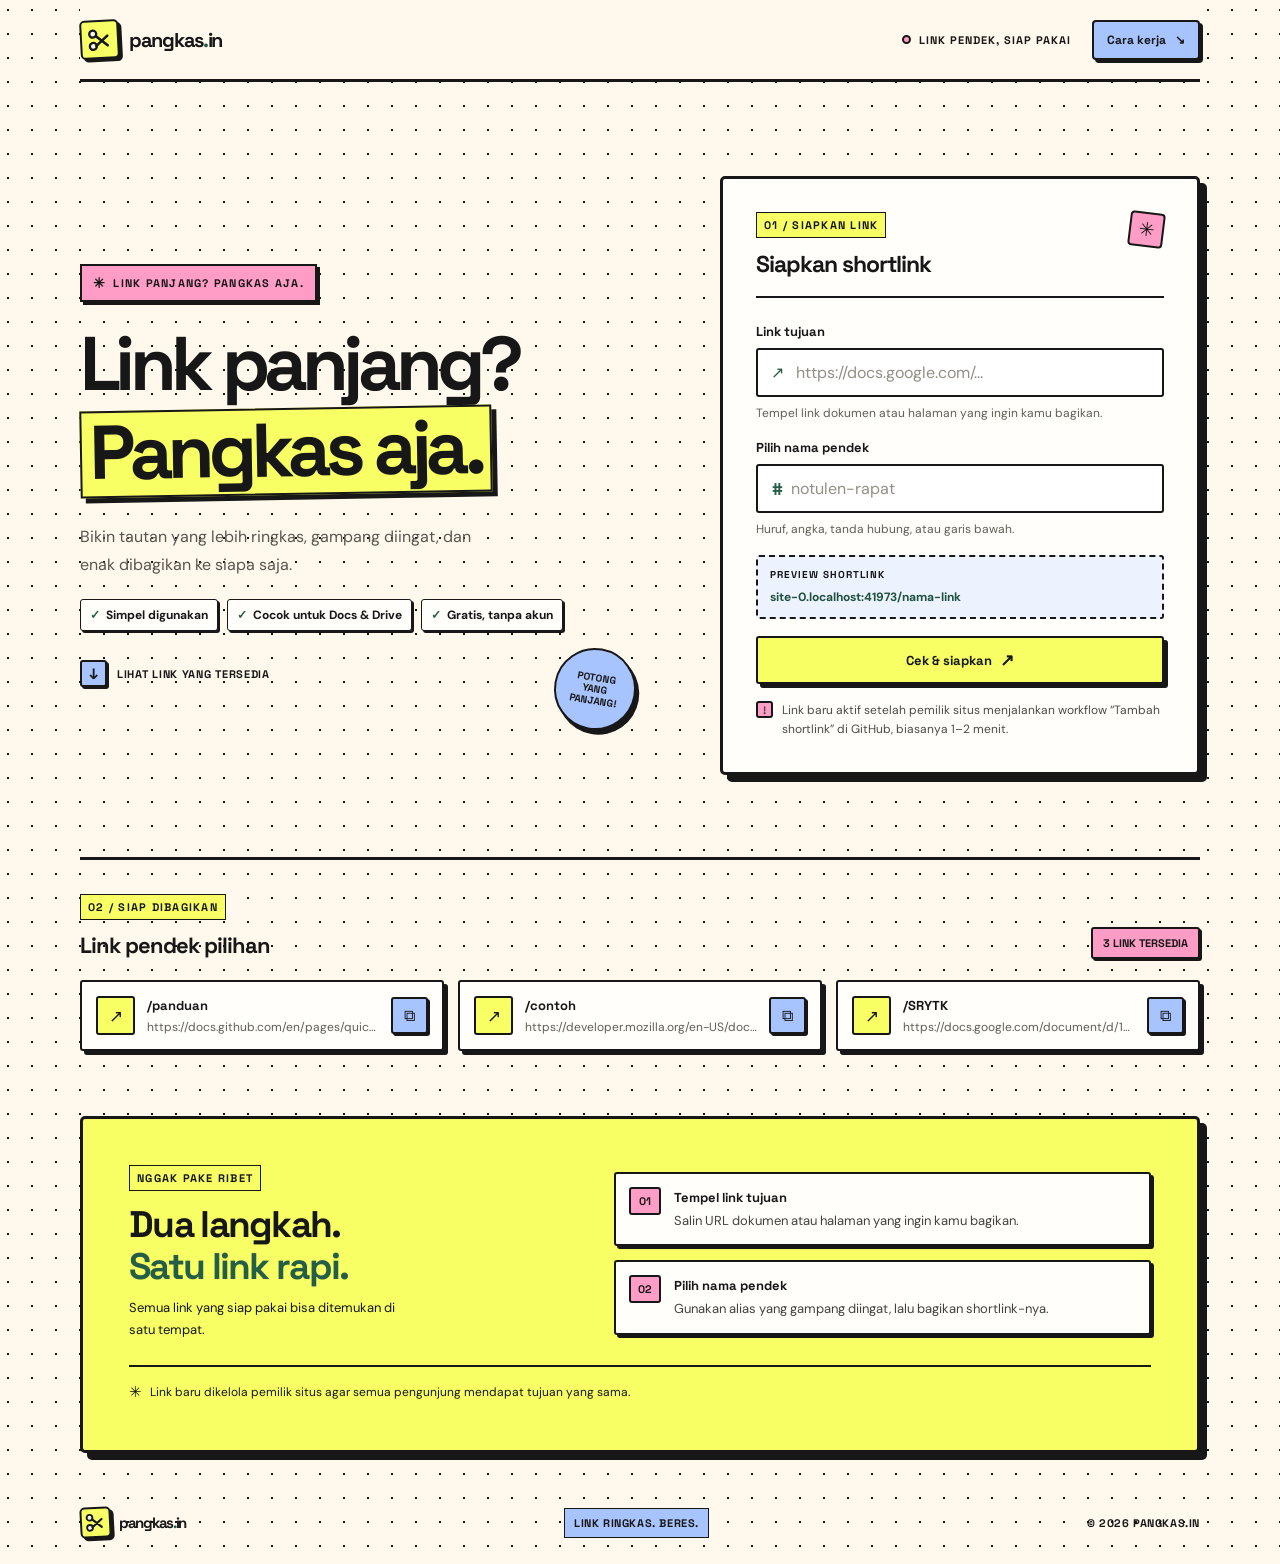
==== index.html @ 6fea1cb8 "Poles tampilan: font sendiri, CSS terbaca, teks lebih besar - Host DM Sans dan Space Grotesk sendiri" ====
<!doctype html>
<html lang="id">
<head>
  <meta charset="utf-8">
  <meta name="viewport" content="width=device-width, initial-scale=1">
  <meta name="theme-color" content="#fff9ed">
  <meta name="description" content="Pangkas.in membantu kamu membagikan tautan panjang dengan lebih ringkas.">
  <title>Pangkas.in — Link panjang? Pangkas aja.</title>
  <link rel="preload" href="./fonts/dm-sans-latin-wght-normal.woff2" as="font" type="font/woff2" crossorigin>
  <link rel="preload" href="./fonts/space-grotesk-latin-wght-normal.woff2" as="font" type="font/woff2" crossorigin>
  <link rel="stylesheet" href="./styles.css">
  <script src="./app.js" defer></script>
</head>
<body>
  <header class="site-header">
    <a class="brand" href="./" aria-label="Pangkas.in beranda">
      <span class="brand-mark" aria-hidden="true">
        <svg viewBox="0 0 32 32" role="img" aria-label="">
          <circle cx="8" cy="9" r="4" fill="#fff9ed" stroke="currentColor" stroke-width="2.6"/>
          <circle cx="8" cy="23" r="4" fill="#fff9ed" stroke="currentColor" stroke-width="2.6"/>
          <path d="m11.5 11.5 13 11m-13 0 13-11" fill="none" stroke="currentColor" stroke-linecap="round" stroke-width="3"/>
        </svg>
      </span>
      <span class="brand-word">pangkas<span class="brand-dot">.</span>in</span>
    </a>
    <nav class="header-nav" aria-label="Navigasi utama">
      <span class="availability"><span class="availability-dot"></span> LINK PENDEK, SIAP PAKAI</span>
      <a class="header-link" href="#cara-kerja">Cara kerja <span aria-hidden="true">↘</span></a>
    </nav>
  </header>

  <main>
    <section class="hero" aria-labelledby="hero-title">
      <div class="hero-copy">
        <div class="eyebrow"><span class="eyebrow-star" aria-hidden="true">✳</span> LINK PANJANG? PANGKAS AJA.</div>
        <h1 id="hero-title">Link panjang?<br><span>Pangkas aja.</span></h1>
        <p class="hero-description">Bikin tautan yang lebih ringkas, gampang diingat, dan enak dibagikan ke siapa saja.</p>
        <div class="hero-benefits" aria-label="Keunggulan Pangkas.in">
          <span><b aria-hidden="true">✓</b> Simpel digunakan</span>
          <span><b aria-hidden="true">✓</b> Cocok untuk Docs &amp; Drive</span>
          <span><b aria-hidden="true">✓</b> Gratis, tanpa akun</span>
        </div>
        <a class="hero-scroll" href="#link-pilihan"><span class="scroll-icon" aria-hidden="true">↓</span> LIHAT LINK YANG TERSEDIA</a>
        <span class="hero-sticker" aria-hidden="true">POTONG<br>YANG<br>PANJANG!</span>
      </div>

      <section class="form-card" aria-labelledby="form-title">
        <div class="card-heading">
          <div><span class="card-kicker">01 / SIAPKAN LINK</span><h2 id="form-title">Siapkan shortlink</h2></div>
          <span class="card-spark" aria-hidden="true">✳</span>
        </div>
        <form id="shortlink-form" novalidate>
          <label for="destination">Link tujuan</label>
          <div class="input-wrap">
            <span class="input-icon" aria-hidden="true">↗</span>
            <input id="destination" name="destination" type="url" placeholder="https://docs.google.com/..." autocomplete="url" required>
          </div>
          <p class="field-hint">Tempel link dokumen atau halaman yang ingin kamu bagikan.</p>

          <label for="alias">Pilih nama pendek</label>
          <div class="alias-wrap">
            <span class="alias-hash" aria-hidden="true">#</span>
            <input id="alias" name="alias" type="text" placeholder="notulen-rapat" autocomplete="off" maxlength="48" required aria-describedby="alias-help">
          </div>
          <p class="field-hint" id="alias-help">Huruf, angka, tanda hubung, atau garis bawah.</p>

          <div class="preview-box">
            <span class="preview-label">PREVIEW SHORTLINK</span>
            <code id="alias-preview" aria-live="polite"></code>
          </div>
          <button class="primary-button" type="submit">Cek &amp; siapkan <span aria-hidden="true">↗</span></button>
          <div id="form-message" class="form-message" role="status" aria-live="polite" hidden></div>
        </form>
        <div class="static-note"><span class="note-icon" aria-hidden="true">!</span><span>Link baru aktif setelah pemilik situs menjalankan workflow “Tambah shortlink” di GitHub, biasanya 1–2 menit.</span></div>
      </section>
    </section>

    <section class="links-section" id="link-pilihan" aria-labelledby="links-title">
      <div class="section-heading">
        <div><span class="card-kicker">02 / SIAP DIBAGIKAN</span><h2 id="links-title">Link pendek pilihan</h2></div>
        <span id="link-count" class="link-count"></span>
      </div>
      <div id="links-list" class="links-list" aria-live="polite"></div>
      <div id="links-empty" class="empty-state" hidden>Belum ada shortlink. Pemilik situs bisa menambahkan link lewat workflow <code>Tambah shortlink</code> di GitHub.</div>
    </section>

    <section class="how-section" id="cara-kerja" aria-labelledby="how-title">
      <div class="how-title">
        <span class="card-kicker">NGGAK PAKE RIBET</span>
        <h2 id="how-title">Dua langkah.<br><span>Satu link rapi.</span></h2>
        <p>Semua link yang siap pakai bisa ditemukan di satu tempat.</p>
      </div>
      <div class="steps">
        <article class="step">
          <span class="step-number">01</span>
          <div><h3>Tempel link tujuan</h3><p>Salin URL dokumen atau halaman yang ingin kamu bagikan.</p></div>
        </article>
        <article class="step">
          <span class="step-number">02</span>
          <div><h3>Pilih nama pendek</h3><p>Gunakan alias yang gampang diingat, lalu bagikan shortlink-nya.</p></div>
        </article>
      </div>
      <p class="how-footnote"><span aria-hidden="true">✳</span> Link baru dikelola pemilik situs agar semua pengunjung mendapat tujuan yang sama.</p>
    </section>
  </main>

  <footer>
    <a class="brand footer-brand" href="./" aria-label="Pangkas.in beranda">
      <span class="brand-mark" aria-hidden="true">
        <svg viewBox="0 0 32 32" role="img" aria-label=""><circle cx="8" cy="9" r="4" fill="#fff9ed" stroke="currentColor" stroke-width="2.6"/><circle cx="8" cy="23" r="4" fill="#fff9ed" stroke="currentColor" stroke-width="2.6"/><path d="m11.5 11.5 13 11m-13 0 13-11" fill="none" stroke="currentColor" stroke-linecap="round" stroke-width="3"/></svg>
      </span>
      <span class="brand-word">pangkas<span class="brand-dot">.</span>in</span>
    </a>
    <span class="footer-tagline">LINK RINGKAS. BERES.</span>
    <span class="footer-copyright">© 2026 PANGKAS.IN</span>
  </footer>
</body>
</html>
---- styles.css ----
@font-face {
  font-family: "DM Sans";
  font-style: normal;
  font-weight: 100 1000;
  font-display: swap;
  src: url("fonts/dm-sans-latin-wght-normal.woff2") format("woff2");
  unicode-range: U+0000-00FF,U+0131,U+0152-0153,U+02BB-02BC,U+02C6,U+02DA,U+02DC,U+0304,U+0308,U+0329,U+2000-206F,U+20AC,U+2122,U+2191,U+2193,U+2212,U+2215,U+FEFF,U+FFFD;
}

@font-face {
  font-family: "Space Grotesk";
  font-style: normal;
  font-weight: 300 700;
  font-display: swap;
  src: url("fonts/space-grotesk-latin-wght-normal.woff2") format("woff2");
  unicode-range: U+0000-00FF,U+0131,U+0152-0153,U+02BB-02BC,U+02C6,U+02DA,U+02DC,U+0304,U+0308,U+0329,U+2000-206F,U+20AC,U+2122,U+2191,U+2193,U+2212,U+2215,U+FEFF,U+FFFD;
}

:root {
  color-scheme: light;
  --ink: #171717;
  --paper: #fff9ed;
  --white: #fffefa;
  --muted: #58554f;
  --line: #171717;
  --yellow: #f7ff64;
  --pink: #ff9dc7;
  --blue: #a8c4ff;
  --green: #255d46;
  --body: "DM Sans",sans-serif;
  --display: "Space Grotesk",sans-serif;
  --shadow: 7px 7px 0 var(--ink);
}

* {
  box-sizing: border-box;
}

html {
  scroll-behavior: smooth;
  scroll-padding-top: 90px;
}

body {
  margin: 0;
  min-width: 320px;
  background-color: var(--paper);
  background-image: radial-gradient(#171717 1px,transparent 1.4px);
  background-position: 20px 22px;
  background-size: 24px 24px;
  color: var(--ink);
  font-family: var(--body);
  -webkit-font-smoothing: antialiased;
}

.site-header,
main,
footer {
  width: min(1120px,calc(100% - 64px));
  margin-inline: auto;
}

.site-header {
  min-height: 82px;
  display: flex;
  align-items: center;
  justify-content: space-between;
  gap: 24px;
  border-bottom: 3px solid var(--ink);
  background: var(--paper);
}

.brand {
  display: inline-flex;
  align-items: center;
  gap: 10px;
  flex: none;
  color: var(--ink);
  text-decoration: none;
}

.brand-mark {
  display: grid;
  place-items: center;
  width: 39px;
  height: 39px;
  border: 2.5px solid var(--ink);
  border-radius: 5px;
  background: var(--yellow);
  box-shadow: 3px 3px 0 var(--ink);
  transform: rotate(-3deg);
}

.brand-mark svg {
  width: 28px;
  height: 28px;
  color: var(--ink);
}

.brand-word {
  font: 700 20px/.9 var(--display);
  letter-spacing: -1.3px;
}

.brand-dot {
  color: var(--green);
}

.header-nav {
  display: flex;
  align-items: center;
  gap: 21px;
}

.availability {
  display: inline-flex;
  align-items: center;
  gap: 8px;
  color: var(--ink);
  font: 700 11px var(--display);
  letter-spacing: 1px;
}

.availability-dot {
  width: 9px;
  height: 9px;
  border: 2px solid var(--ink);
  border-radius: 50%;
  background: var(--pink);
}

.header-link {
  padding: 10px 13px;
  border: 2px solid var(--ink);
  border-radius: 4px;
  background: var(--blue);
  box-shadow: 3px 3px 0 var(--ink);
  color: var(--ink);
  font: 700 12px var(--display);
  text-decoration: none;
  transition: transform .12s,box-shadow .12s;
}

.header-link:hover {
  transform: translate(2px,2px);
  box-shadow: 1px 1px 0 var(--ink);
}

.header-link span {
  padding-left: 6px;
}

.hero {
  position: relative;
  display: grid;
  grid-template-columns: minmax(0,1.08fr) minmax(340px,.92fr);
  align-items: center;
  gap: clamp(38px,6vw,78px);
  padding: clamp(58px,8vw,94px) 0 clamp(62px,7vw,82px);
}

.hero-copy {
  position: relative;
  max-width: 570px;
  padding: 30px 10px 30px 0;
}

.eyebrow,
.card-kicker {
  font: 700 11px var(--display);
  letter-spacing: 1.25px;
}

.eyebrow {
  display: inline-flex;
  align-items: center;
  gap: 7px;
  padding: 8px 11px;
  border: 2px solid var(--ink);
  background: var(--pink);
  box-shadow: 3px 3px 0 var(--ink);
}

.eyebrow-star {
  font-size: 14px;
}

h1,
h2,
h3,
p {
  margin-top: 0;
}

h1 {
  margin: 25px 0 18px;
  font: 700 clamp(46px,6vw,76px)/.98 var(--display);
  letter-spacing: -.075em;
}

h1 span {
  position: relative;
  display: inline-block;
  margin-top: 6px;
  padding: 3px 8px 6px;
  border: 2px solid var(--ink);
  background: var(--yellow);
  box-shadow: 5px 5px 0 var(--ink);
  transform: rotate(-1deg);
}

.hero-description {
  max-width: 425px;
  margin: 28px 0 20px;
  color: var(--muted);
  font-size: clamp(14px,1.4vw,16px);
  line-height: 1.75;
}

.hero-benefits {
  display: flex;
  flex-wrap: wrap;
  gap: 9px;
}

.hero-benefits>span {
  display: inline-flex;
  align-items: center;
  gap: 6px;
  padding: 7px 9px;
  border: 1.8px solid var(--ink);
  border-radius: 3px;
  background: var(--white);
  box-shadow: 2px 2px 0 var(--ink);
  color: var(--ink);
  font-size: 12px;
  font-weight: 700;
}

.hero-benefits b {
  color: var(--green);
  font-size: 12px;
}

.hero-scroll {
  display: inline-flex;
  align-items: center;
  gap: 10px;
  margin-top: 29px;
  color: var(--ink);
  font: 700 11px var(--display);
  letter-spacing: .7px;
  text-decoration: none;
}

.scroll-icon {
  display: grid;
  place-items: center;
  width: 27px;
  height: 27px;
  border: 2px solid var(--ink);
  border-radius: 3px;
  background: var(--blue);
  box-shadow: 2px 2px 0 var(--ink);
  font-size: 15px;
  transition: transform .12s;
}

.hero-scroll:hover .scroll-icon {
  transform: translateY(2px);
}

.hero-sticker {
  position: absolute;
  right: 7px;
  bottom: -13px;
  display: grid;
  place-items: center;
  width: 82px;
  height: 82px;
  border: 2px solid var(--ink);
  border-radius: 50%;
  background: var(--blue);
  box-shadow: 4px 4px 0 var(--ink);
  font: 700 10px/1.15 var(--display);
  text-align: center;
  transform: rotate(10deg);
}

.form-card {
  position: relative;
  padding: clamp(22px,3vw,33px);
  border: 3px solid var(--ink);
  border-radius: 5px;
  background: var(--white);
  box-shadow: var(--shadow);
}

.card-heading {
  display: flex;
  justify-content: space-between;
  align-items: flex-start;
  gap: 12px;
  margin-bottom: 25px;
  padding-bottom: 17px;
  border-bottom: 2px solid var(--ink);
}

.card-kicker {
  display: inline-block;
  padding: 5px 7px;
  border: 1.5px solid var(--ink);
  background: var(--yellow);
  font-size: 11px;
}

.card-heading h2,
.section-heading h2 {
  margin: 11px 0 0;
  font: 700 23px var(--display);
  letter-spacing: -1px;
}

.card-spark {
  display: grid;
  place-items: center;
  width: 35px;
  height: 35px;
  border: 2px solid var(--ink);
  border-radius: 4px;
  background: var(--pink);
  font-size: 19px;
  transform: rotate(7deg);
}

form label {
  display: block;
  margin-bottom: 8px;
  font: 700 13px var(--display);
}

.input-wrap,
.alias-wrap {
  display: flex;
  align-items: center;
  height: 49px;
  border: 2px solid var(--ink);
  border-radius: 3px;
  background: #fff;
  transition: box-shadow .14s,transform .14s;
}

.input-wrap:focus-within,
.alias-wrap:focus-within {
  transform: translate(-1px,-1px);
  box-shadow: 3px 3px 0 var(--blue);
}

.input-icon {
  padding-left: 13px;
  color: var(--green);
  font-size: 16px;
}

.alias-hash {
  padding-left: 14px;
  color: var(--green);
  font: 700 17px var(--display);
}

.input-wrap input,
.alias-wrap input {
  width: 100%;
  min-width: 0;
  height: 100%;
  flex: 1;
  padding: 0 12px;
  border: 0;
  outline: 0;
  background: transparent;
  color: var(--ink);
  font: 16px var(--body);
}

.alias-wrap input {
  padding-left: 8px;
}

input::placeholder {
  color: #938f86;
}

.field-hint {
  margin: 7px 0 17px;
  color: #625e56;
  font-size: 12px;
  line-height: 1.5;
}

.preview-box {
  display: flex;
  flex-direction: column;
  gap: 7px;
  margin: 1px 0 17px;
  padding: 11px 12px;
  border: 2px dashed var(--ink);
  border-radius: 3px;
  background: #edf2ff;
}

.preview-label {
  font: 700 10px var(--display);
  letter-spacing: 1px;
}

.preview-box code {
  overflow-wrap: anywhere;
  color: #1f513c;
  font: 700 12px/1.5 var(--body);
}

.primary-button {
  display: flex;
  align-items: center;
  justify-content: center;
  gap: 8px;
  width: 100%;
  min-height: 48px;
  border: 2px solid var(--ink);
  border-radius: 3px;
  background: var(--yellow);
  box-shadow: 4px 4px 0 var(--ink);
  color: var(--ink);
  font: 700 13px var(--display);
  cursor: pointer;
  transition: transform .12s,box-shadow .12s;
}

.primary-button:hover {
  transform: translate(3px,3px);
  box-shadow: 1px 1px 0 var(--ink);
}

.primary-button span {
  font-size: 17px;
}

.static-note {
  display: flex;
  align-items: flex-start;
  gap: 9px;
  margin-top: 17px;
  color: #4e4a44;
  font-size: 12px;
  line-height: 1.6;
}

.note-icon {
  display: grid;
  flex: none;
  place-items: center;
  width: 17px;
  height: 17px;
  border: 2px solid var(--ink);
  border-radius: 3px;
  background: var(--pink);
  font: 700 11px var(--display);
}

.form-message {
  margin-top: 13px;
  padding: 11px 12px;
  border: 2px solid var(--ink);
  border-radius: 3px;
  background: #e6f4e9;
  color: var(--ink);
  font-size: 13px;
  line-height: 1.6;
  overflow-wrap: anywhere;
}

.form-message.error {
  background: #ffe5e5;
}

.form-message.success {
  background: #e6f4e9;
}

.form-message a {
  color: inherit;
  font-weight: 700;
}

.message-actions {
  display: flex;
  flex-wrap: wrap;
  gap: 8px;
  margin-top: 10px;
}

.form-message a.copy-inline {
  display: inline-block;
  text-decoration: none;
}

.form-message .copy-inline {
  margin: 0;
  padding: 8px 11px;
  border: 2px solid var(--ink);
  border-radius: 3px;
  background: var(--blue);
  box-shadow: 2px 2px 0 var(--ink);
  color: var(--ink);
  font: 700 12px var(--display);
  cursor: pointer;
}

.links-section {
  padding: 34px 0 65px;
  border-top: 3px solid var(--ink);
}

.section-heading {
  display: flex;
  align-items: end;
  justify-content: space-between;
  gap: 15px;
  margin-bottom: 21px;
}

.section-heading h2 {
  font-size: 22px;
}

.link-count {
  flex: none;
  padding: 7px 10px;
  border: 2px solid var(--ink);
  border-radius: 3px;
  background: var(--pink);
  box-shadow: 2px 2px 0 var(--ink);
  font: 700 11px var(--display);
  text-transform: uppercase;
}

.links-list {
  display: grid;
  grid-template-columns: repeat(auto-fit,minmax(min(100%,270px),1fr));
  gap: 14px;
}

.link-card {
  display: flex;
  min-width: 0;
  align-items: center;
  gap: 12px;
  padding: 14px;
  border: 2px solid var(--ink);
  border-radius: 3px;
  background: var(--white);
  box-shadow: 4px 4px 0 var(--ink);
  transition: transform .13s,box-shadow .13s;
}

.link-card:hover {
  transform: translate(2px,2px);
  box-shadow: 2px 2px 0 var(--ink);
}

.link-icon {
  display: grid;
  flex: none;
  place-items: center;
  width: 39px;
  height: 39px;
  border: 2px solid var(--ink);
  border-radius: 3px;
  background: var(--yellow);
  color: var(--ink);
  font-size: 17px;
}

.link-info {
  min-width: 0;
  flex: 1;
}

.link-alias {
  display: block;
  margin-bottom: 5px;
  overflow-wrap: anywhere;
  color: var(--ink);
  font: 700 13px var(--display);
  text-decoration: none;
}

.link-alias:hover {
  text-decoration: underline;
  text-decoration-thickness: 2px;
  text-underline-offset: 3px;
}

.link-url {
  display: block;
  overflow: hidden;
  color: #625e56;
  font-size: 12px;
  text-overflow: ellipsis;
  white-space: nowrap;
}

.copy-button {
  display: grid;
  flex: none;
  place-items: center;
  width: 37px;
  height: 37px;
  border: 2px solid var(--ink);
  border-radius: 3px;
  background: var(--blue);
  box-shadow: 2px 2px 0 var(--ink);
  color: var(--ink);
  font-size: 16px;
  cursor: pointer;
  transition: transform .12s,box-shadow .12s;
}

.copy-button:hover {
  transform: translate(2px,2px);
  box-shadow: 0 0 0 var(--ink);
}

.empty-state {
  padding: 18px 0;
  font-size: 13px;
}

.empty-state code {
  padding: 2px 4px;
  border: 1px solid var(--ink);
  background: var(--yellow);
}

.how-section {
  display: grid;
  grid-template-columns: minmax(0,.9fr) minmax(0,1.1fr);
  gap: 24px 46px;
  padding: clamp(25px,5vw,46px);
  border: 3px solid var(--ink);
  border-radius: 5px;
  background: var(--yellow);
  box-shadow: var(--shadow);
}

.how-title h2 {
  margin: 13px 0 10px;
  font: 700 clamp(27px,3.3vw,37px)/1.12 var(--display);
  letter-spacing: -1.7px;
}

.how-title h2 span {
  color: var(--green);
}

.how-title p {
  max-width: 280px;
  margin: 0;
  font-size: 13px;
  line-height: 1.7;
}

.steps {
  display: grid;
  align-content: center;
  gap: 14px;
}

.step {
  display: flex;
  align-items: flex-start;
  gap: 13px;
  padding: 13px;
  border: 2px solid var(--ink);
  border-radius: 3px;
  background: var(--white);
  box-shadow: 3px 3px 0 var(--ink);
}

.step-number {
  display: inline-flex;
  flex: none;
  width: 32px;
  height: 28px;
  align-items: center;
  justify-content: center;
  border: 2px solid var(--ink);
  border-radius: 3px;
  background: var(--pink);
  font: 700 11px var(--display);
}

.step h3 {
  margin: 2px 0 5px;
  font: 700 13px var(--display);
}

.step p {
  margin: 0;
  color: #45423d;
  font-size: 13px;
  line-height: 1.6;
}

.how-footnote {
  grid-column: 1/-1;
  display: flex;
  align-items: center;
  gap: 8px;
  margin: 0;
  padding-top: 13px;
  border-top: 2px solid var(--ink);
  font-size: 12px;
  line-height: 1.6;
}

.how-footnote span {
  font-size: 15px;
}

footer {
  display: flex;
  min-height: 83px;
  align-items: center;
  justify-content: space-between;
  gap: 18px;
  margin-top: 28px;
  color: var(--ink);
  font: 700 11px var(--display);
  letter-spacing: .6px;
}

.footer-brand {
  gap: 8px;
  letter-spacing: normal;
}

.footer-brand .brand-mark {
  width: 31px;
  height: 31px;
}

.footer-brand .brand-mark svg {
  width: 23px;
  height: 23px;
}

.footer-brand .brand-word {
  font-size: 15px;
}

.footer-tagline {
  padding: 7px 9px;
  border: 1.5px solid var(--ink);
  background: var(--blue);
}

button:focus-visible,
a:focus-visible,
input:focus-visible {
  outline: 3px solid var(--pink);
  outline-offset: 3px;
}

@media (max-width: 900px) {
  .site-header,
  main,
  footer {
    width: min(100% - 48px,760px);
  }
  .hero {
    grid-template-columns: minmax(0,1fr) minmax(300px,.95fr);
    gap: 30px;
    padding: 56px 0;
  }
  .hero-sticker {
    right: -4px;
    bottom: -25px;
  }
  h1 {
    font-size: clamp(43px,6.4vw,58px);
  }
  .hero-benefits {
    gap: 8px;
  }
  .hero-benefits>span {
    font-size: 12px;
  }
}

@media (max-width: 720px) {
  .hero {
    grid-template-columns: minmax(0,1fr);
    gap: 30px;
    padding: 44px 0 39px;
  }
  .hero-copy {
    max-width: 600px;
    padding: 8px 5px 12px 0;
  }
  .hero-sticker {
    right: 14px;
    top: 5px;
    bottom: auto;
    width: 68px;
    height: 68px;
    font-size: 9px;
  }
  .hero-description {
    max-width: 480px;
  }
  .form-card {
    width: 100%;
    max-width: 560px;
    margin-inline: auto;
  }
  .hero-benefits>span {
    font-size: 12px;
  }
  .links-section {
    padding: 28px 0 42px;
  }
  .links-list {
    grid-template-columns: repeat(auto-fit,minmax(min(100%,250px),1fr));
  }
  .how-section {
    gap: 18px 25px;
  }
}

@media (max-width: 520px) {
  .site-header,
  main,
  footer {
    width: calc(100% - 34px);
  }
  .site-header {
    min-height: 68px;
    gap: 10px;
  }
  .brand {
    gap: 8px;
  }
  .brand-mark {
    width: 34px;
    height: 34px;
  }
  .brand-mark svg {
    width: 25px;
    height: 25px;
  }
  .brand-word {
    font-size: 17px;
  }
  .header-nav {
    gap: 8px;
  }
  .availability {
    max-width: 104px;
    font-size: 10px;
    letter-spacing: .6px;
    line-height: 1.3;
  }
  .availability-dot {
    width: 8px;
    height: 8px;
    flex: none;
  }
  .header-link {
    padding: 8px;
    font-size: 11px;
    white-space: nowrap;
  }
  .hero {
    gap: 27px;
    padding: 36px 0 34px;
  }
  .eyebrow {
    font-size: 10px;
    letter-spacing: .8px;
  }
  .hero-sticker {
    right: 2px;
    top: 4px;
    width: 56px;
    height: 56px;
    font-size: 8px;
    transform: rotate(8deg);
  }
  h1 {
    max-width: 100%;
    margin: 19px 0 12px;
    font-size: clamp(42px,12vw,58px);
  }
  h1 span {
    padding: 2px 6px 5px;
  }
  .hero-description {
    max-width: 390px;
    margin: 22px 0 16px;
    font-size: 13px;
  }
  .hero-benefits {
    gap: 8px;
  }
  .hero-benefits>span {
    padding: 6px 7px;
    font-size: 12px;
  }
  .hero-scroll {
    margin-top: 21px;
    font-size: 10px;
  }
  .form-card {
    padding: 20px 16px 17px;
    box-shadow: 5px 5px 0 var(--ink);
  }
  .card-heading {
    margin-bottom: 19px;
    padding-bottom: 14px;
  }
  .card-heading h2 {
    font-size: 20px;
  }
  .field-hint {
    font-size: 12px;
    margin-bottom: 15px;
  }
  .preview-box {
    padding: 10px;
    margin-bottom: 15px;
  }
  .preview-box code {
    font-size: 12px;
  }
  .primary-button {
    min-height: 47px;
  }
  .static-note {
    font-size: 12px;
  }
  .section-heading {
    align-items: center;
    margin-bottom: 16px;
  }
  .section-heading h2 {
    font-size: 18px;
  }
  .card-kicker {
    font-size: 10px;
  }
  .link-count {
    padding: 6px 7px;
    font-size: 10px;
  }
  .links-list {
    grid-template-columns: minmax(0,1fr);
    gap: 10px;
  }
  .link-card {
    padding: 11px;
    box-shadow: 3px 3px 0 var(--ink);
  }
  .how-section {
    grid-template-columns: minmax(0,1fr);
    gap: 17px;
    padding: 22px 16px;
    box-shadow: 5px 5px 0 var(--ink);
  }
  .how-title h2 {
    font-size: 29px;
  }
  .steps {
    gap: 11px;
  }
  .how-footnote {
    grid-column: 1;
    align-items: flex-start;
    padding-top: 11px;
    font-size: 12px;
  }
  footer {
    min-height: 70px;
    flex-wrap: wrap;
    gap: 10px;
    margin-top: 20px;
    padding: 12px 0;
  }
  .footer-tagline {
    display: none;
  }
  .footer-copyright {
    margin-left: auto;
    font-size: 10px;
  }
}

@media (max-width: 400px) {
  .availability {
    display: none;
  }
}

@media (max-width: 360px) {
  .site-header,
  main,
  footer {
    width: calc(100% - 26px);
  }
  .header-nav {
    gap: 6px;
  }
  .header-link {
    padding: 7px 6px;
    font-size: 11px;
  }
  .hero-sticker {
    right: 0;
    top: -4px;
    width: 49px;
    height: 49px;
    font-size: 7px;
  }
  h1 {
    font-size: 40px;
  }
  .hero-benefits {
    display: grid;
    grid-template-columns: max-content;
    gap: 7px;
  }
  .section-heading h2 {
    font-size: 16px;
  }
  .form-card {
    padding-inline: 13px;
  }
}

@media (prefers-reduced-motion: reduce) {
  *,
  *::before,
  *::after {
    scroll-behavior: auto!important;
    transition-duration: .01ms!important;
    animation-duration: .01ms!important;
  }
}
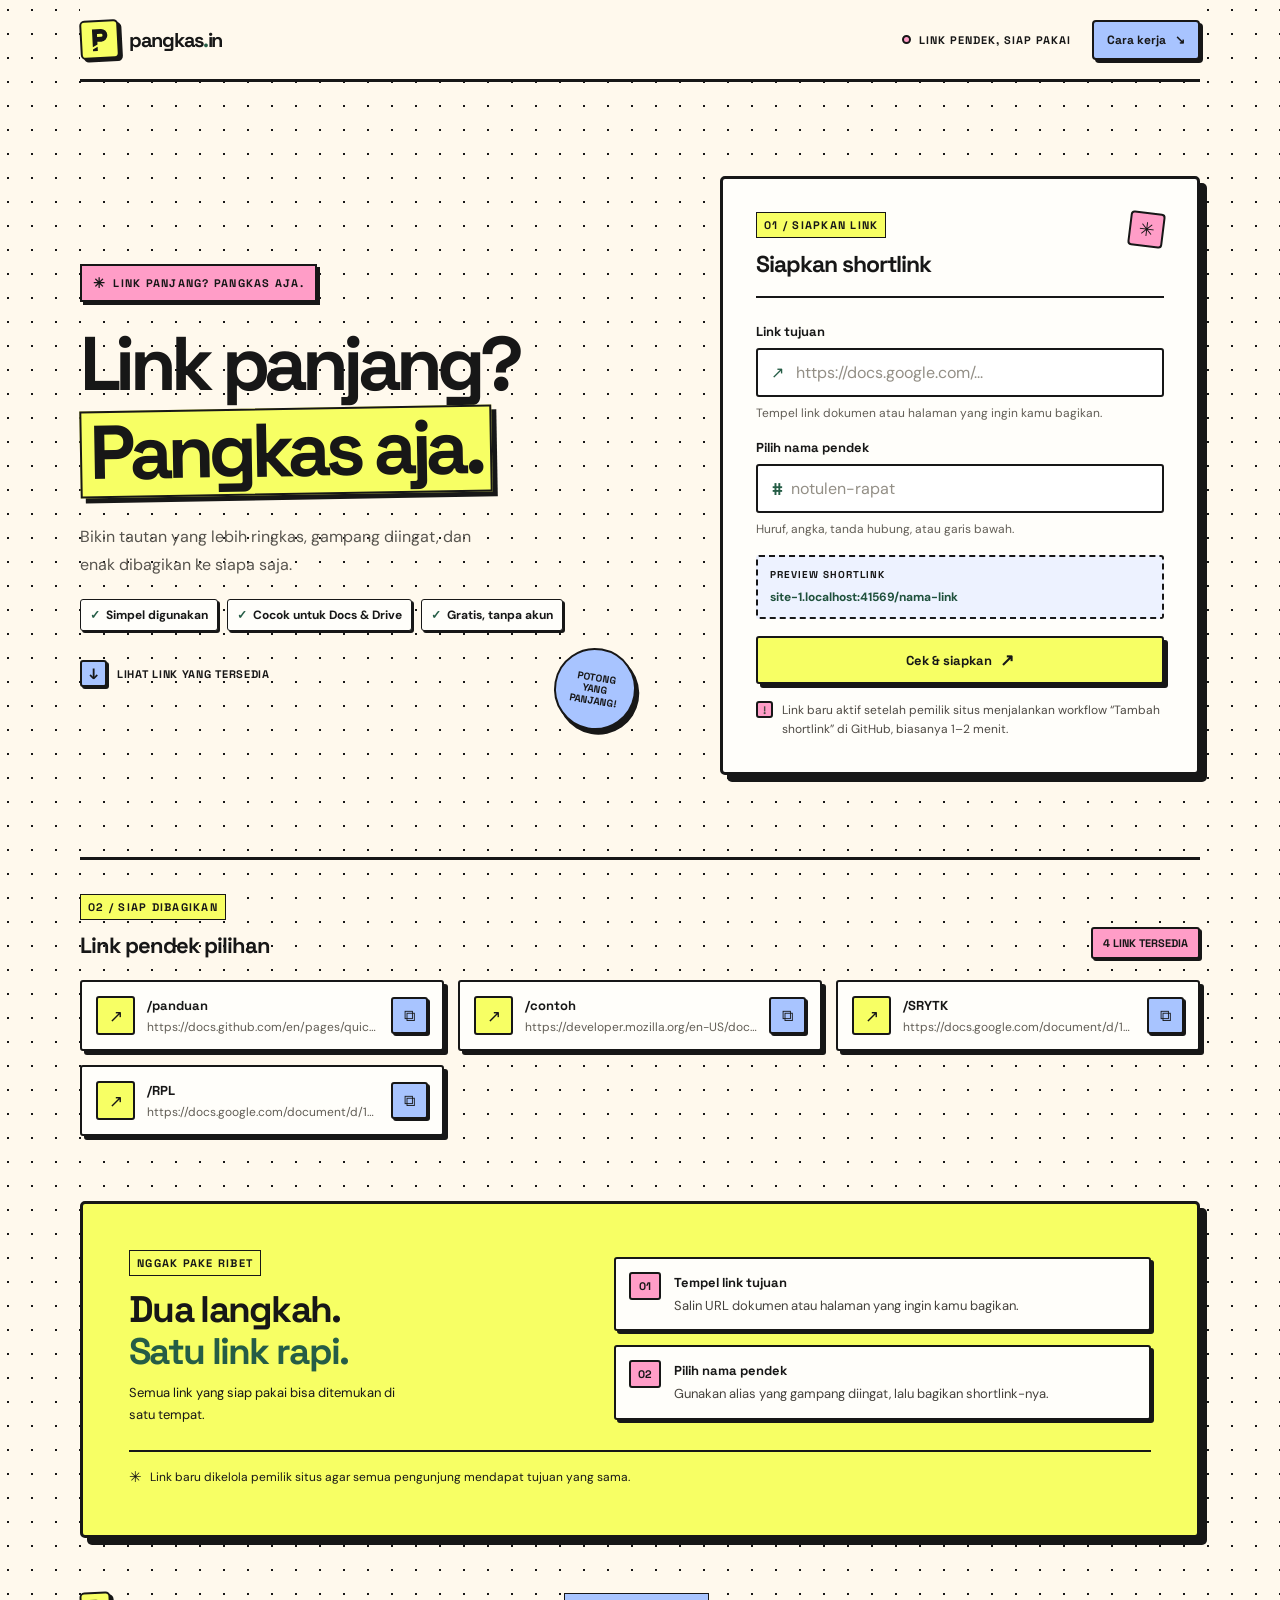
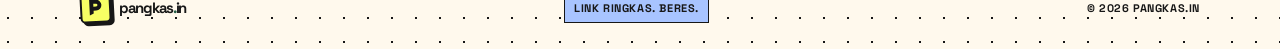
==== commit 42def521: "Ganti logo gunting dengan huruf P terpangkas Logo baru: huruf P yang kakinya dipotong miring, potong" ====
--- a/index.html
+++ b/index.html
@@ -4,6 +4,8 @@
   <meta charset="utf-8">
   <meta name="viewport" content="width=device-width, initial-scale=1">
   <meta name="theme-color" content="#fff9ed">
+  <link rel="icon" href="./favicon.svg" type="image/svg+xml">
+  <link rel="apple-touch-icon" href="./apple-touch-icon.png">
   <meta name="description" content="Pangkas.in membantu kamu membagikan tautan panjang dengan lebih ringkas.">
   <title>Pangkas.in — Link panjang? Pangkas aja.</title>
   <link rel="preload" href="./fonts/dm-sans-latin-wght-normal.woff2" as="font" type="font/woff2" crossorigin>
@@ -15,11 +17,7 @@
   <header class="site-header">
     <a class="brand" href="./" aria-label="Pangkas.in beranda">
       <span class="brand-mark" aria-hidden="true">
-        <svg viewBox="0 0 32 32" role="img" aria-label="">
-          <circle cx="8" cy="9" r="4" fill="#fff9ed" stroke="currentColor" stroke-width="2.6"/>
-          <circle cx="8" cy="23" r="4" fill="#fff9ed" stroke="currentColor" stroke-width="2.6"/>
-          <path d="m11.5 11.5 13 11m-13 0 13-11" fill="none" stroke="currentColor" stroke-linecap="round" stroke-width="3"/>
-        </svg>
+        <svg viewBox="0 0 256 256" aria-hidden="true" focusable="false"><path fill="currentColor" fill-rule="evenodd" d="M59,28 H139 A58,58 0 0 1 139,144 H103 V168 L59,192 Z M103,72 H139 A14,14 0 0 1 139,100 H103 Z M59,212 L103,188 V228 H59 Z"/></svg>
       </span>
       <span class="brand-word">pangkas<span class="brand-dot">.</span>in</span>
     </a>
@@ -107,7 +105,7 @@
   <footer>
     <a class="brand footer-brand" href="./" aria-label="Pangkas.in beranda">
       <span class="brand-mark" aria-hidden="true">
-        <svg viewBox="0 0 32 32" role="img" aria-label=""><circle cx="8" cy="9" r="4" fill="#fff9ed" stroke="currentColor" stroke-width="2.6"/><circle cx="8" cy="23" r="4" fill="#fff9ed" stroke="currentColor" stroke-width="2.6"/><path d="m11.5 11.5 13 11m-13 0 13-11" fill="none" stroke="currentColor" stroke-linecap="round" stroke-width="3"/></svg>
+        <svg viewBox="0 0 256 256" aria-hidden="true" focusable="false"><path fill="currentColor" fill-rule="evenodd" d="M61,42 H135 A60,60 0 0 1 135,162 H105 V194 L61,214 Z M105,86 H135 A16,16 0 0 1 135,118 H105 Z"/></svg>
       </span>
       <span class="brand-word">pangkas<span class="brand-dot">.</span>in</span>
     </a>
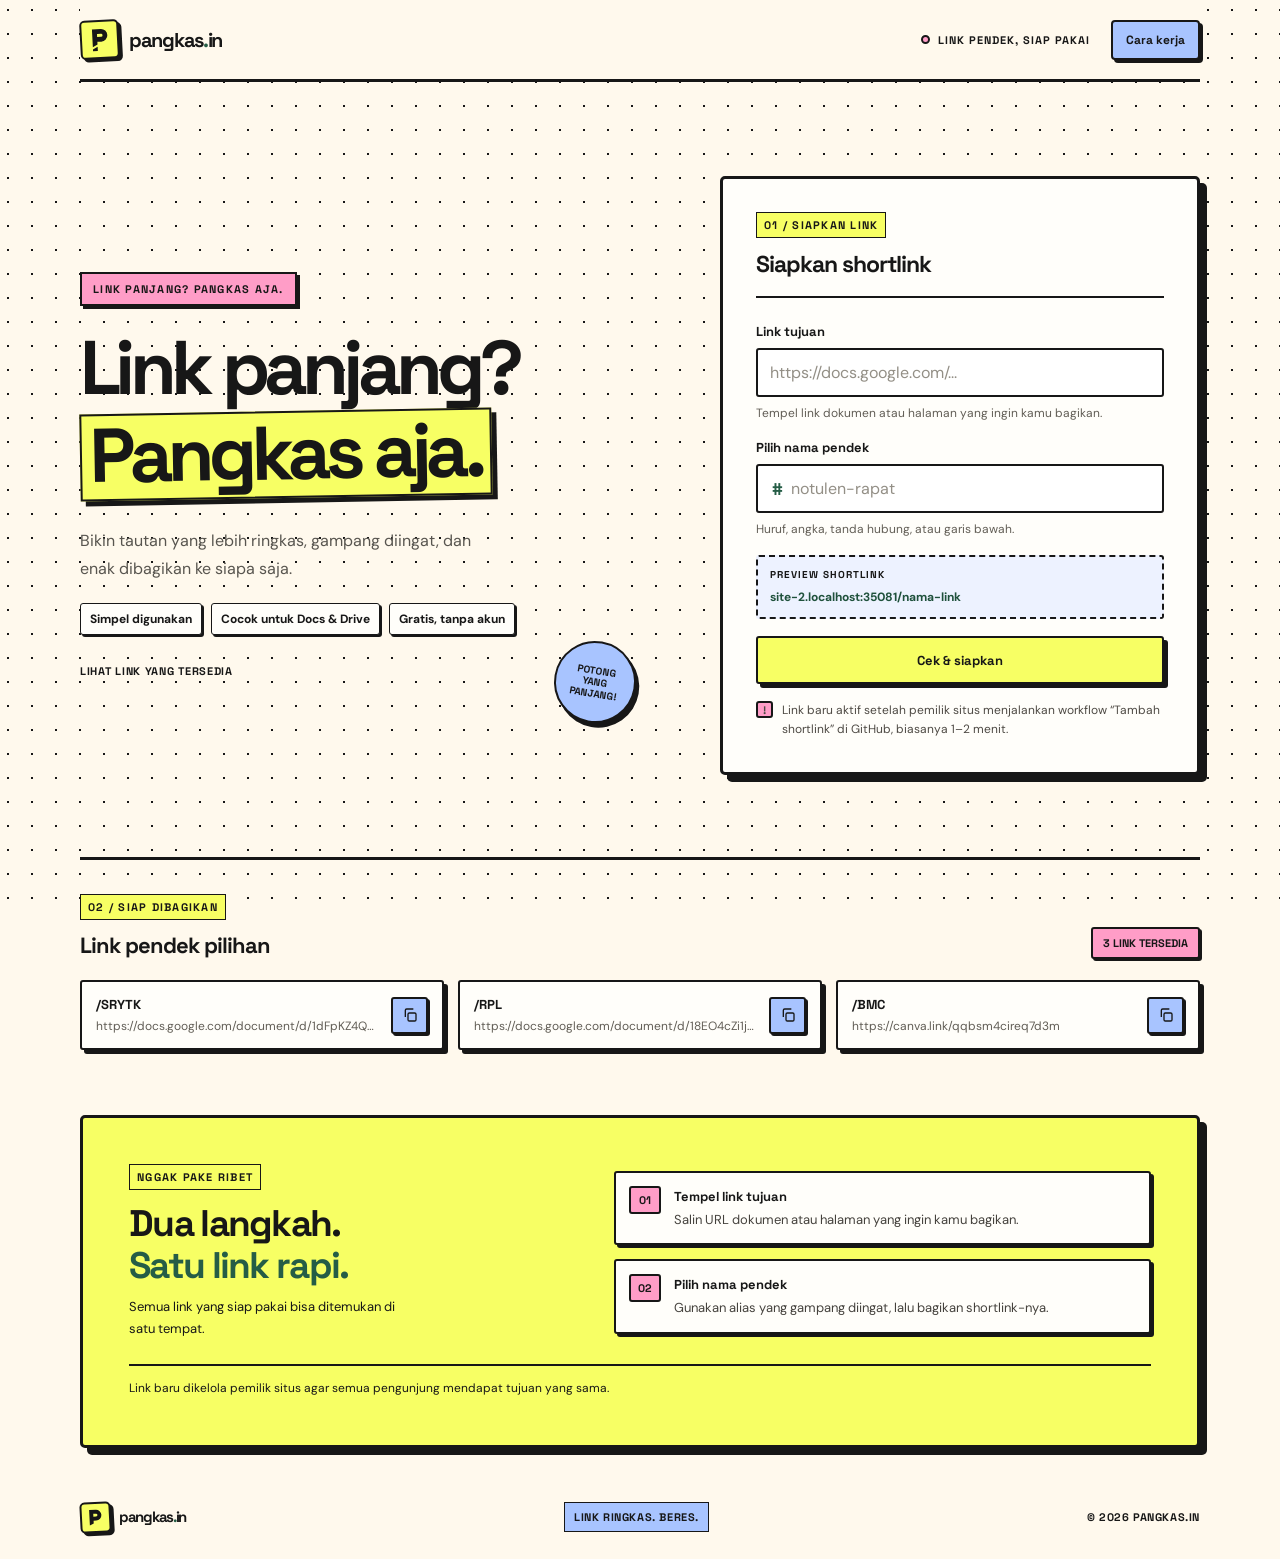
==== commit cd818b3b: "Hapus simbol dekoratif (✳ ✓ ↗ ↘ ↓ ↖ ⧉) dari elemen situs Co-Authored-By: Claude Haiku 5.5 <noreply@a" ====
--- a/index.html
+++ b/index.html
@@ -23,35 +23,33 @@
     </a>
     <nav class="header-nav" aria-label="Navigasi utama">
       <span class="availability"><span class="availability-dot"></span> LINK PENDEK, SIAP PAKAI</span>
-      <a class="header-link" href="#cara-kerja">Cara kerja <span aria-hidden="true">↘</span></a>
+      <a class="header-link" href="#cara-kerja">Cara kerja</a>
     </nav>
   </header>
 
   <main>
     <section class="hero" aria-labelledby="hero-title">
       <div class="hero-copy">
-        <div class="eyebrow"><span class="eyebrow-star" aria-hidden="true">✳</span> LINK PANJANG? PANGKAS AJA.</div>
+        <div class="eyebrow">LINK PANJANG? PANGKAS AJA.</div>
         <h1 id="hero-title">Link panjang?<br><span>Pangkas aja.</span></h1>
         <p class="hero-description">Bikin tautan yang lebih ringkas, gampang diingat, dan enak dibagikan ke siapa saja.</p>
         <div class="hero-benefits" aria-label="Keunggulan Pangkas.in">
-          <span><b aria-hidden="true">✓</b> Simpel digunakan</span>
-          <span><b aria-hidden="true">✓</b> Cocok untuk Docs &amp; Drive</span>
-          <span><b aria-hidden="true">✓</b> Gratis, tanpa akun</span>
+          <span>Simpel digunakan</span>
+          <span>Cocok untuk Docs &amp; Drive</span>
+          <span>Gratis, tanpa akun</span>
         </div>
-        <a class="hero-scroll" href="#link-pilihan"><span class="scroll-icon" aria-hidden="true">↓</span> LIHAT LINK YANG TERSEDIA</a>
+        <a class="hero-scroll" href="#link-pilihan">LIHAT LINK YANG TERSEDIA</a>
         <span class="hero-sticker" aria-hidden="true">POTONG<br>YANG<br>PANJANG!</span>
       </div>
 
       <section class="form-card" aria-labelledby="form-title">
         <div class="card-heading">
           <div><span class="card-kicker">01 / SIAPKAN LINK</span><h2 id="form-title">Siapkan shortlink</h2></div>
-          <span class="card-spark" aria-hidden="true">✳</span>
         </div>
         <form id="shortlink-form" novalidate>
           <label for="destination">Link tujuan</label>
           <div class="input-wrap">
-            <span class="input-icon" aria-hidden="true">↗</span>
-            <input id="destination" name="destination" type="url" placeholder="https://docs.google.com/..." autocomplete="url" required>
+                        <input id="destination" name="destination" type="url" placeholder="https://docs.google.com/..." autocomplete="url" required>
           </div>
           <p class="field-hint">Tempel link dokumen atau halaman yang ingin kamu bagikan.</p>
 
@@ -66,7 +64,7 @@
             <span class="preview-label">PREVIEW SHORTLINK</span>
             <code id="alias-preview" aria-live="polite"></code>
           </div>
-          <button class="primary-button" type="submit">Cek &amp; siapkan <span aria-hidden="true">↗</span></button>
+          <button class="primary-button" type="submit">Cek &amp; siapkan</button>
           <div id="form-message" class="form-message" role="status" aria-live="polite" hidden></div>
         </form>
         <div class="static-note"><span class="note-icon" aria-hidden="true">!</span><span>Link baru aktif setelah pemilik situs menjalankan workflow “Tambah shortlink” di GitHub, biasanya 1–2 menit.</span></div>
@@ -98,7 +96,7 @@
           <div><h3>Pilih nama pendek</h3><p>Gunakan alias yang gampang diingat, lalu bagikan shortlink-nya.</p></div>
         </article>
       </div>
-      <p class="how-footnote"><span aria-hidden="true">✳</span> Link baru dikelola pemilik situs agar semua pengunjung mendapat tujuan yang sama.</p>
+      <p class="how-footnote">Link baru dikelola pemilik situs agar semua pengunjung mendapat tujuan yang sama.</p>
     </section>
   </main>
 
--- a/styles.css
+++ b/styles.css
@@ -45,12 +45,23 @@
   margin: 0;
   min-width: 320px;
   background-color: var(--paper);
+  color: var(--ink);
+  font-family: var(--body);
+  -webkit-font-smoothing: antialiased;
+}
+
+/* Titik latar diam di layar; hanya isi halaman yang bergerak saat scroll.
+   Pakai elemen fixed, bukan background-attachment: fixed, karena yang kedua
+   diabaikan di iOS Safari. */
+body::before {
+  content: "";
+  position: fixed;
+  inset: 0;
+  z-index: -1;
+  pointer-events: none;
   background-image: radial-gradient(#171717 1px,transparent 1.4px);
   background-position: 20px 22px;
   background-size: 24px 24px;
-  color: var(--ink);
-  font-family: var(--body);
-  -webkit-font-smoothing: antialiased;
 }
 
 .site-header,
@@ -146,10 +157,6 @@
   box-shadow: 1px 1px 0 var(--ink);
 }
 
-.header-link span {
-  padding-left: 6px;
-}
-
 .hero {
   position: relative;
   display: grid;
@@ -179,10 +186,6 @@
   border: 2px solid var(--ink);
   background: var(--pink);
   box-shadow: 3px 3px 0 var(--ink);
-}
-
-.eyebrow-star {
-  font-size: 14px;
 }
 
 h1,
@@ -237,11 +240,6 @@
   font-weight: 700;
 }
 
-.hero-benefits b {
-  color: var(--green);
-  font-size: 12px;
-}
-
 .hero-scroll {
   display: inline-flex;
   align-items: center;
@@ -251,23 +249,6 @@
   font: 700 11px var(--display);
   letter-spacing: .7px;
   text-decoration: none;
-}
-
-.scroll-icon {
-  display: grid;
-  place-items: center;
-  width: 27px;
-  height: 27px;
-  border: 2px solid var(--ink);
-  border-radius: 3px;
-  background: var(--blue);
-  box-shadow: 2px 2px 0 var(--ink);
-  font-size: 15px;
-  transition: transform .12s;
-}
-
-.hero-scroll:hover .scroll-icon {
-  transform: translateY(2px);
 }
 
 .hero-sticker {
@@ -321,18 +302,6 @@
   letter-spacing: -1px;
 }
 
-.card-spark {
-  display: grid;
-  place-items: center;
-  width: 35px;
-  height: 35px;
-  border: 2px solid var(--ink);
-  border-radius: 4px;
-  background: var(--pink);
-  font-size: 19px;
-  transform: rotate(7deg);
-}
-
 form label {
   display: block;
   margin-bottom: 8px;
@@ -354,12 +323,6 @@
 .alias-wrap:focus-within {
   transform: translate(-1px,-1px);
   box-shadow: 3px 3px 0 var(--blue);
-}
-
-.input-icon {
-  padding-left: 13px;
-  color: var(--green);
-  font-size: 16px;
 }
 
 .alias-hash {
@@ -568,19 +531,6 @@
   box-shadow: 2px 2px 0 var(--ink);
 }
 
-.link-icon {
-  display: grid;
-  flex: none;
-  place-items: center;
-  width: 39px;
-  height: 39px;
-  border: 2px solid var(--ink);
-  border-radius: 3px;
-  background: var(--yellow);
-  color: var(--ink);
-  font-size: 17px;
-}
-
 .link-info {
   min-width: 0;
   flex: 1;
@@ -724,10 +674,6 @@
   line-height: 1.6;
 }
 
-.how-footnote span {
-  font-size: 15px;
-}
-
 footer {
   display: flex;
   min-height: 83px;
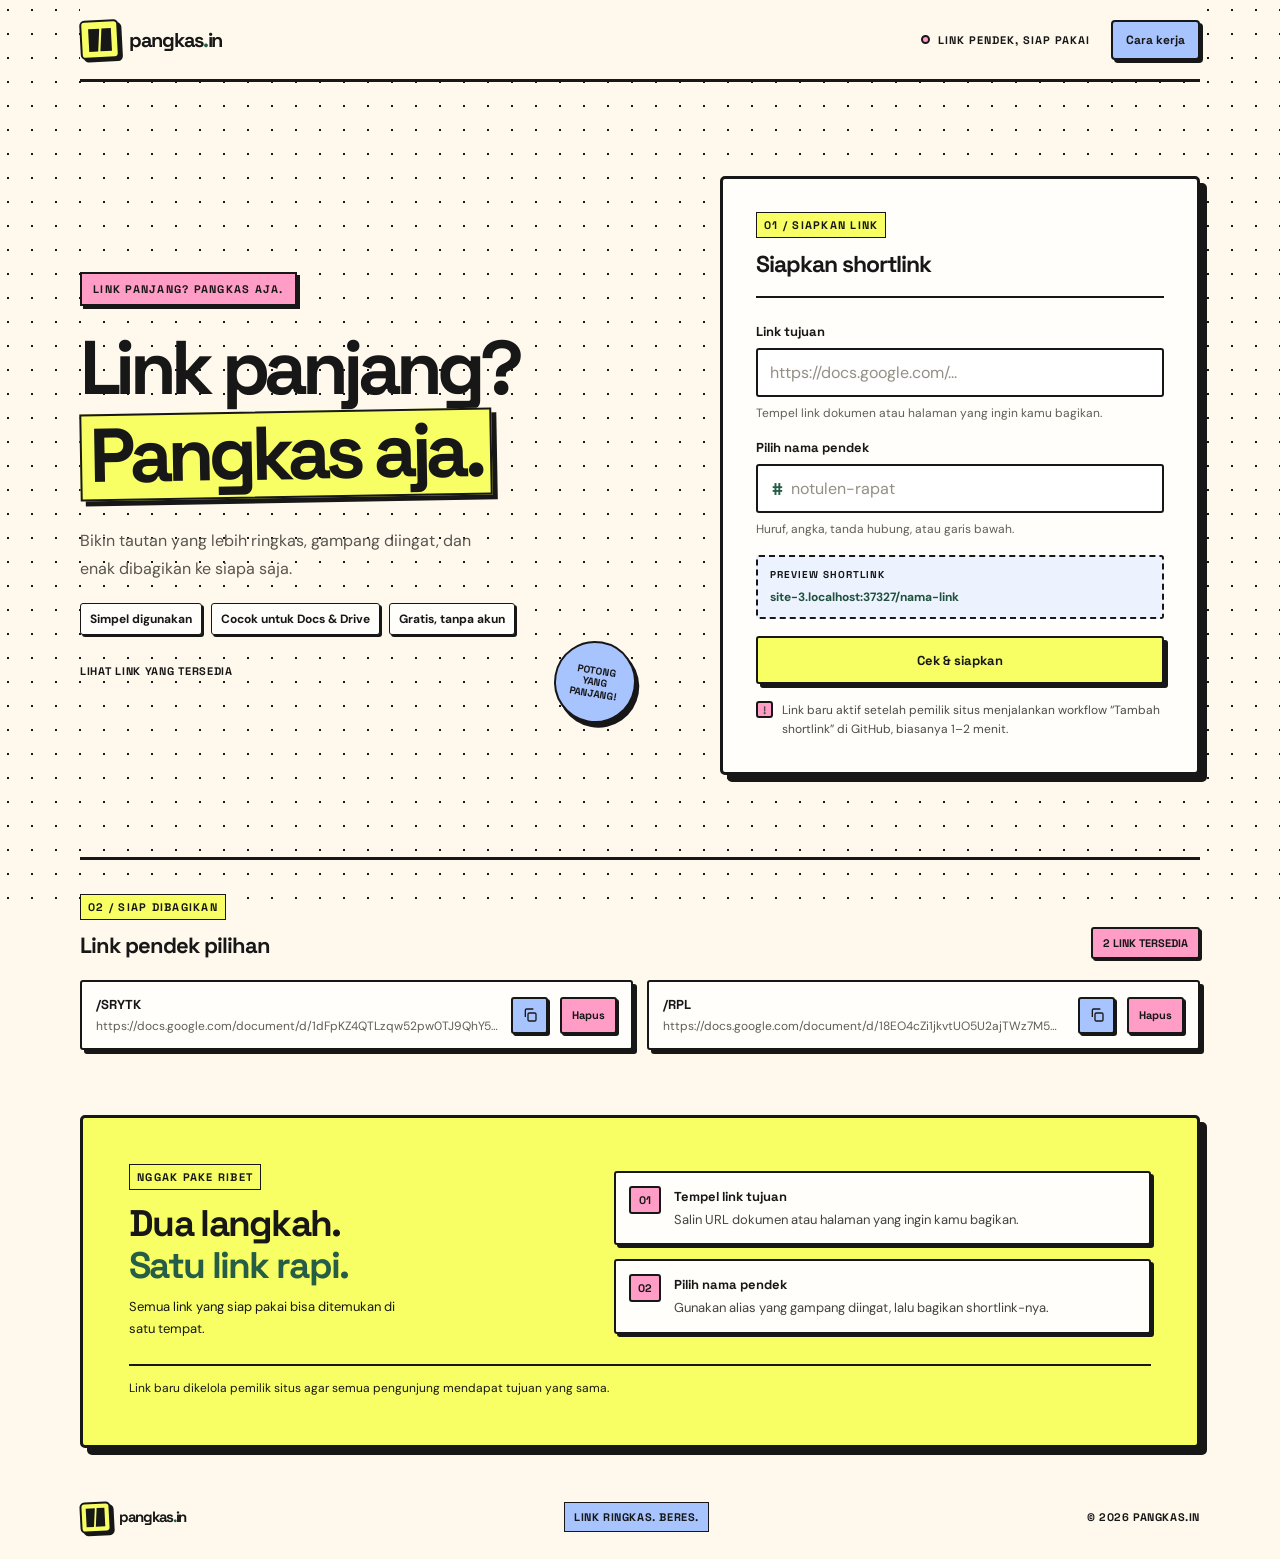
==== commit bf75b40e: "Ganti logo: kotak dibelah miring (tanpa huruf P) Co-Authored-By: Claude Haiku 5.5 <noreply@anthropic" ====
--- a/index.html
+++ b/index.html
@@ -17,7 +17,7 @@
   <header class="site-header">
     <a class="brand" href="./" aria-label="Pangkas.in beranda">
       <span class="brand-mark" aria-hidden="true">
-        <svg viewBox="0 0 256 256" aria-hidden="true" focusable="false"><path fill="currentColor" fill-rule="evenodd" d="M59,28 H139 A58,58 0 0 1 139,144 H103 V168 L59,192 Z M103,72 H139 A14,14 0 0 1 139,100 H103 Z M59,212 L103,188 V228 H59 Z"/></svg>
+        <svg viewBox="0 0 256 256" aria-hidden="true" focusable="false"><path fill="currentColor" fill-rule="evenodd" d="M24,24 H126 L106,232 H24 Z M146,24 H232 V232 H126 Z"/></svg>
       </span>
       <span class="brand-word">pangkas<span class="brand-dot">.</span>in</span>
     </a>
@@ -103,7 +103,7 @@
   <footer>
     <a class="brand footer-brand" href="./" aria-label="Pangkas.in beranda">
       <span class="brand-mark" aria-hidden="true">
-        <svg viewBox="0 0 256 256" aria-hidden="true" focusable="false"><path fill="currentColor" fill-rule="evenodd" d="M61,42 H135 A60,60 0 0 1 135,162 H105 V194 L61,214 Z M105,86 H135 A16,16 0 0 1 135,118 H105 Z"/></svg>
+        <svg viewBox="0 0 256 256" aria-hidden="true" focusable="false"><path fill="currentColor" fill-rule="evenodd" d="M24,24 H126 L106,232 H24 Z M146,24 H232 V232 H126 Z"/></svg>
       </span>
       <span class="brand-word">pangkas<span class="brand-dot">.</span>in</span>
     </a>
--- a/styles.css
+++ b/styles.css
@@ -576,6 +576,25 @@
   transition: transform .12s,box-shadow .12s;
 }
 
+.delete-button {
+  flex: none;
+  height: 37px;
+  padding: 0 10px;
+  border: 2px solid var(--ink);
+  border-radius: 3px;
+  background: var(--pink);
+  box-shadow: 2px 2px 0 var(--ink);
+  color: var(--ink);
+  font: 700 11px var(--display);
+  cursor: pointer;
+  transition: transform .12s,box-shadow .12s;
+}
+
+.delete-button:hover {
+  transform: translate(2px,2px);
+  box-shadow: 0 0 0 var(--ink);
+}
+
 .copy-button:hover {
   transform: translate(2px,2px);
   box-shadow: 0 0 0 var(--ink);
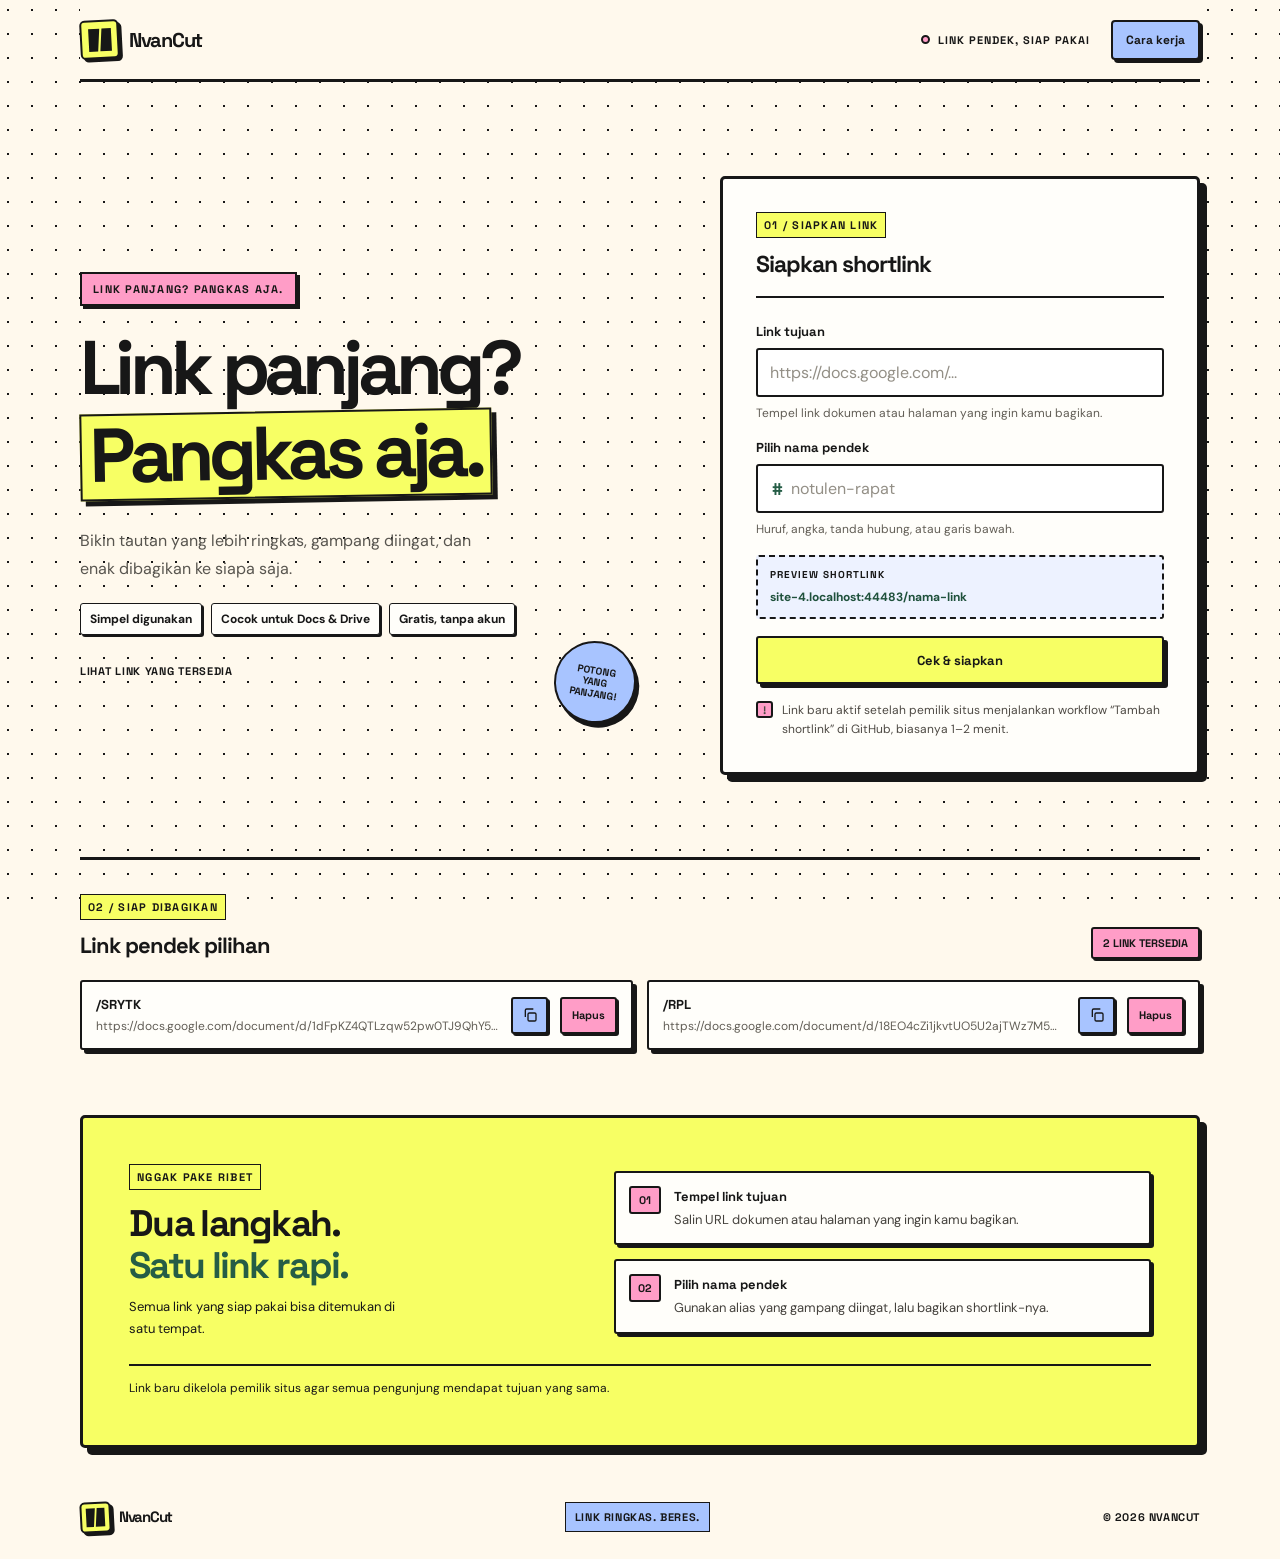
==== commit 4920af76: "Ganti nama brand di halaman situs menjadi NvanCut Judul, meta description, aria-label, teks header/f" ====
--- a/index.html
+++ b/index.html
@@ -6,8 +6,8 @@
   <meta name="theme-color" content="#fff9ed">
   <link rel="icon" href="./favicon.svg" type="image/svg+xml">
   <link rel="apple-touch-icon" href="./apple-touch-icon.png">
-  <meta name="description" content="Pangkas.in membantu kamu membagikan tautan panjang dengan lebih ringkas.">
-  <title>Pangkas.in — Link panjang? Pangkas aja.</title>
+  <meta name="description" content="NvanCut membantu kamu membagikan tautan panjang dengan lebih ringkas.">
+  <title>NvanCut — Link panjang? Pangkas aja.</title>
   <link rel="preload" href="./fonts/dm-sans-latin-wght-normal.woff2" as="font" type="font/woff2" crossorigin>
   <link rel="preload" href="./fonts/space-grotesk-latin-wght-normal.woff2" as="font" type="font/woff2" crossorigin>
   <link rel="stylesheet" href="./styles.css">
@@ -15,11 +15,11 @@
 </head>
 <body>
   <header class="site-header">
-    <a class="brand" href="./" aria-label="Pangkas.in beranda">
+    <a class="brand" href="./" aria-label="NvanCut beranda">
       <span class="brand-mark" aria-hidden="true">
         <svg viewBox="0 0 256 256" aria-hidden="true" focusable="false"><path fill="currentColor" fill-rule="evenodd" d="M24,24 H126 L106,232 H24 Z M146,24 H232 V232 H126 Z"/></svg>
       </span>
-      <span class="brand-word">pangkas<span class="brand-dot">.</span>in</span>
+      <span class="brand-word">NvanCut</span>
     </a>
     <nav class="header-nav" aria-label="Navigasi utama">
       <span class="availability"><span class="availability-dot"></span> LINK PENDEK, SIAP PAKAI</span>
@@ -33,7 +33,7 @@
         <div class="eyebrow">LINK PANJANG? PANGKAS AJA.</div>
         <h1 id="hero-title">Link panjang?<br><span>Pangkas aja.</span></h1>
         <p class="hero-description">Bikin tautan yang lebih ringkas, gampang diingat, dan enak dibagikan ke siapa saja.</p>
-        <div class="hero-benefits" aria-label="Keunggulan Pangkas.in">
+        <div class="hero-benefits" aria-label="Keunggulan NvanCut">
           <span>Simpel digunakan</span>
           <span>Cocok untuk Docs &amp; Drive</span>
           <span>Gratis, tanpa akun</span>
@@ -101,14 +101,14 @@
   </main>
 
   <footer>
-    <a class="brand footer-brand" href="./" aria-label="Pangkas.in beranda">
+    <a class="brand footer-brand" href="./" aria-label="NvanCut beranda">
       <span class="brand-mark" aria-hidden="true">
         <svg viewBox="0 0 256 256" aria-hidden="true" focusable="false"><path fill="currentColor" fill-rule="evenodd" d="M24,24 H126 L106,232 H24 Z M146,24 H232 V232 H126 Z"/></svg>
       </span>
-      <span class="brand-word">pangkas<span class="brand-dot">.</span>in</span>
+      <span class="brand-word">NvanCut</span>
     </a>
     <span class="footer-tagline">LINK RINGKAS. BERES.</span>
-    <span class="footer-copyright">© 2026 PANGKAS.IN</span>
+    <span class="footer-copyright">© 2026 NVANCUT</span>
   </footer>
 </body>
 </html>
--- a/styles.css
+++ b/styles.css
@@ -60,7 +60,7 @@
   z-index: -1;
   pointer-events: none;
   background-image: radial-gradient(#171717 1px,transparent 1.4px);
-  background-position: 20px 22px;
+  background-position: calc(20px + var(--dx,0px)) calc(22px + var(--dy,0px));
   background-size: 24px 24px;
 }
 
@@ -526,7 +526,45 @@
   transition: transform .13s,box-shadow .13s;
 }
 
-.link-card:hover {
+.link-card {
+  position: relative;
+  overflow: hidden;
+  opacity: 0;
+  transform: translateX(-14px);
+  transition: opacity .35s ease var(--d,0ms), transform .35s ease var(--d,0ms), box-shadow .13s;
+}
+
+.link-card::after {
+  content: "";
+  position: absolute;
+  left: -10%;
+  top: 50%;
+  width: 120%;
+  height: 6px;
+  margin-top: -3px;
+  background: var(--yellow);
+  transform: rotate(-8deg) scaleX(0);
+  transform-origin: left center;
+  pointer-events: none;
+  opacity: 0;
+}
+
+.link-card.is-in {
+  opacity: 1;
+  transform: none;
+}
+
+.link-card.is-in::after {
+  animation: potong .7s cubic-bezier(.6,0,.2,1) var(--d,0ms) forwards;
+}
+
+@keyframes potong {
+  0% { transform: rotate(-8deg) scaleX(0); opacity: 1; }
+  60% { transform: rotate(-8deg) scaleX(1); opacity: 1; }
+  100% { transform: rotate(-8deg) scaleX(1); opacity: 0; }
+}
+
+.link-card.is-in:hover {
   transform: translate(2px,2px);
   box-shadow: 2px 2px 0 var(--ink);
 }
@@ -1013,6 +1051,15 @@
 }
 
 @media (prefers-reduced-motion: reduce) {
+  .link-card::after {
+    display: none;
+  }
+
+  .link-card {
+    opacity: 1;
+    transform: none;
+  }
+
   *,
   *::before,
   *::after {
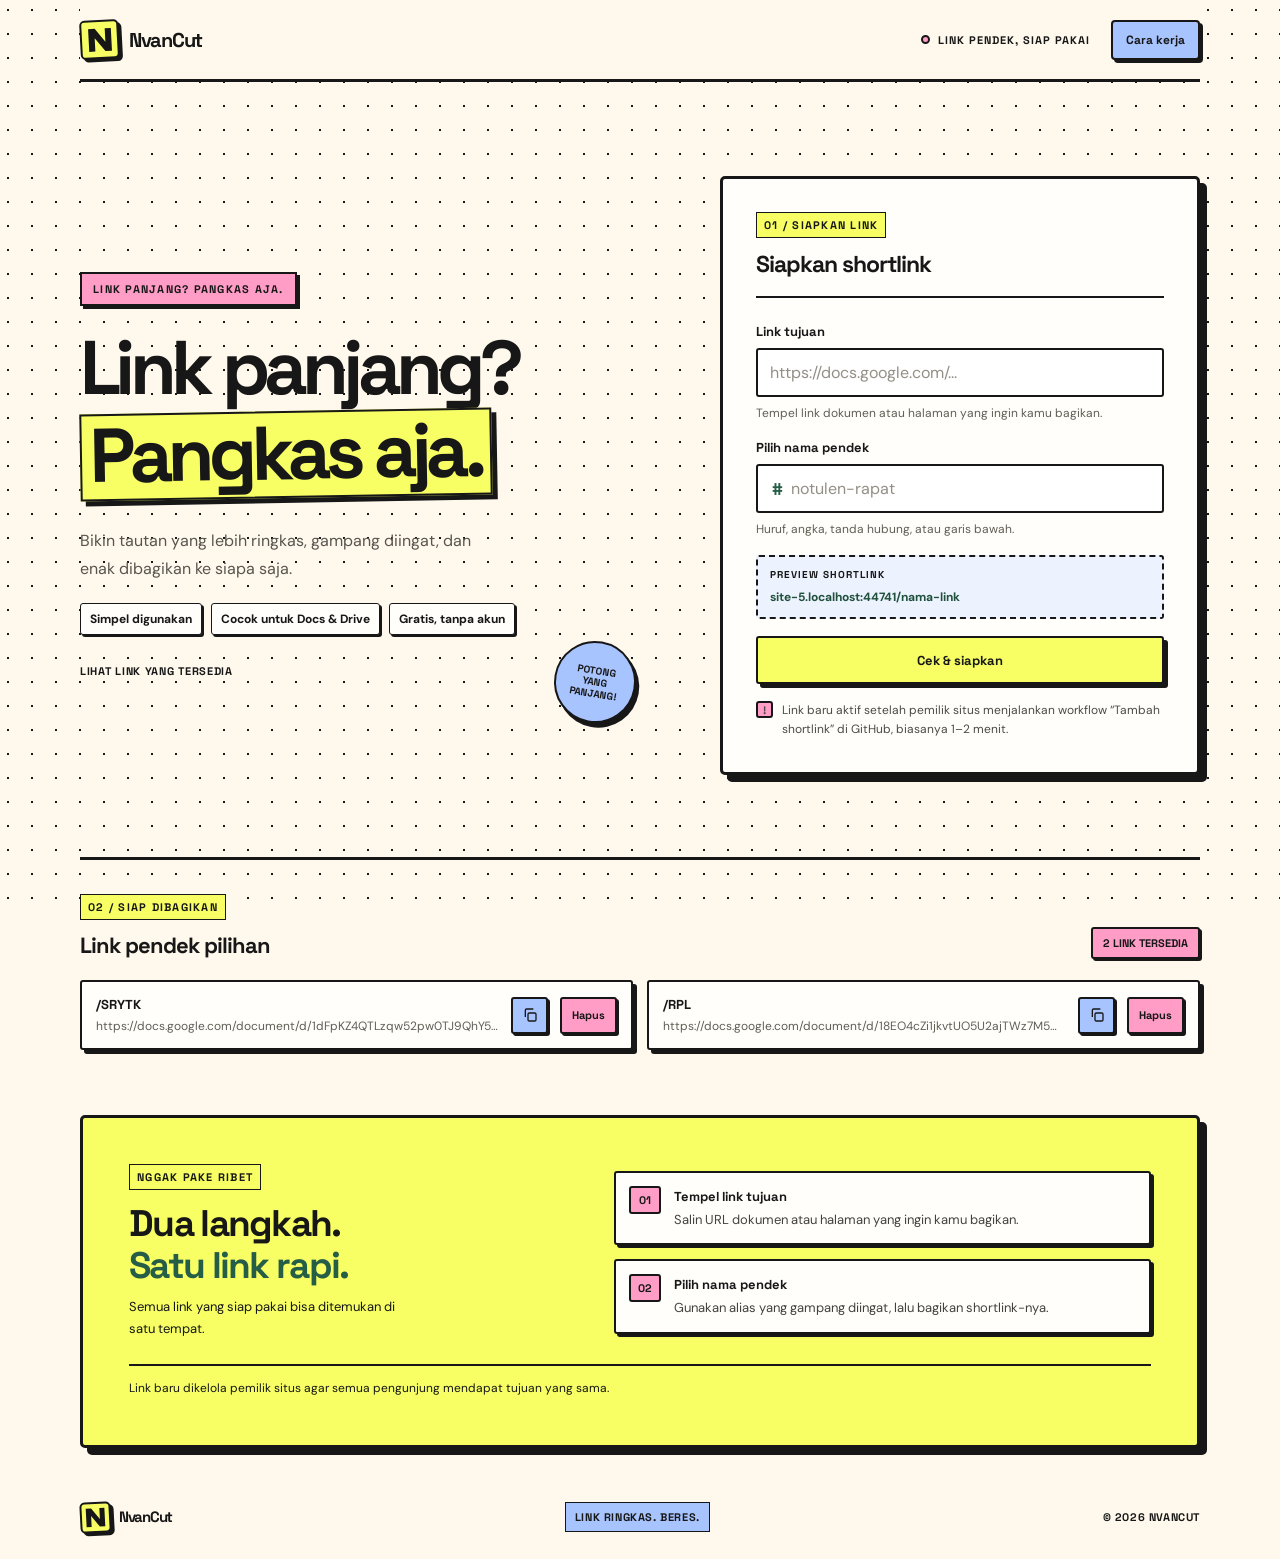
==== commit 66ae860b: "Logo baru: huruf N dari dua tiang dan garis miring - logo/nvancut.svg dan nvancut-putih.svg menggant" ====
--- a/index.html
+++ b/index.html
@@ -17,7 +17,7 @@
   <header class="site-header">
     <a class="brand" href="./" aria-label="NvanCut beranda">
       <span class="brand-mark" aria-hidden="true">
-        <svg viewBox="0 0 256 256" aria-hidden="true" focusable="false"><path fill="currentColor" fill-rule="evenodd" d="M24,24 H126 L106,232 H24 Z M146,24 H232 V232 H126 Z"/></svg>
+        <svg viewBox="0 0 256 256" aria-hidden="true" focusable="false"><path fill="currentColor" fill-rule="evenodd" d="M24,232 V24 H84 L176,146 V24 H232 V232 H172 L80,110 V232 Z"/></svg>
       </span>
       <span class="brand-word">NvanCut</span>
     </a>
@@ -103,7 +103,7 @@
   <footer>
     <a class="brand footer-brand" href="./" aria-label="NvanCut beranda">
       <span class="brand-mark" aria-hidden="true">
-        <svg viewBox="0 0 256 256" aria-hidden="true" focusable="false"><path fill="currentColor" fill-rule="evenodd" d="M24,24 H126 L106,232 H24 Z M146,24 H232 V232 H126 Z"/></svg>
+        <svg viewBox="0 0 256 256" aria-hidden="true" focusable="false"><path fill="currentColor" fill-rule="evenodd" d="M24,232 V24 H84 L176,146 V24 H232 V232 H172 L80,110 V232 Z"/></svg>
       </span>
       <span class="brand-word">NvanCut</span>
     </a>
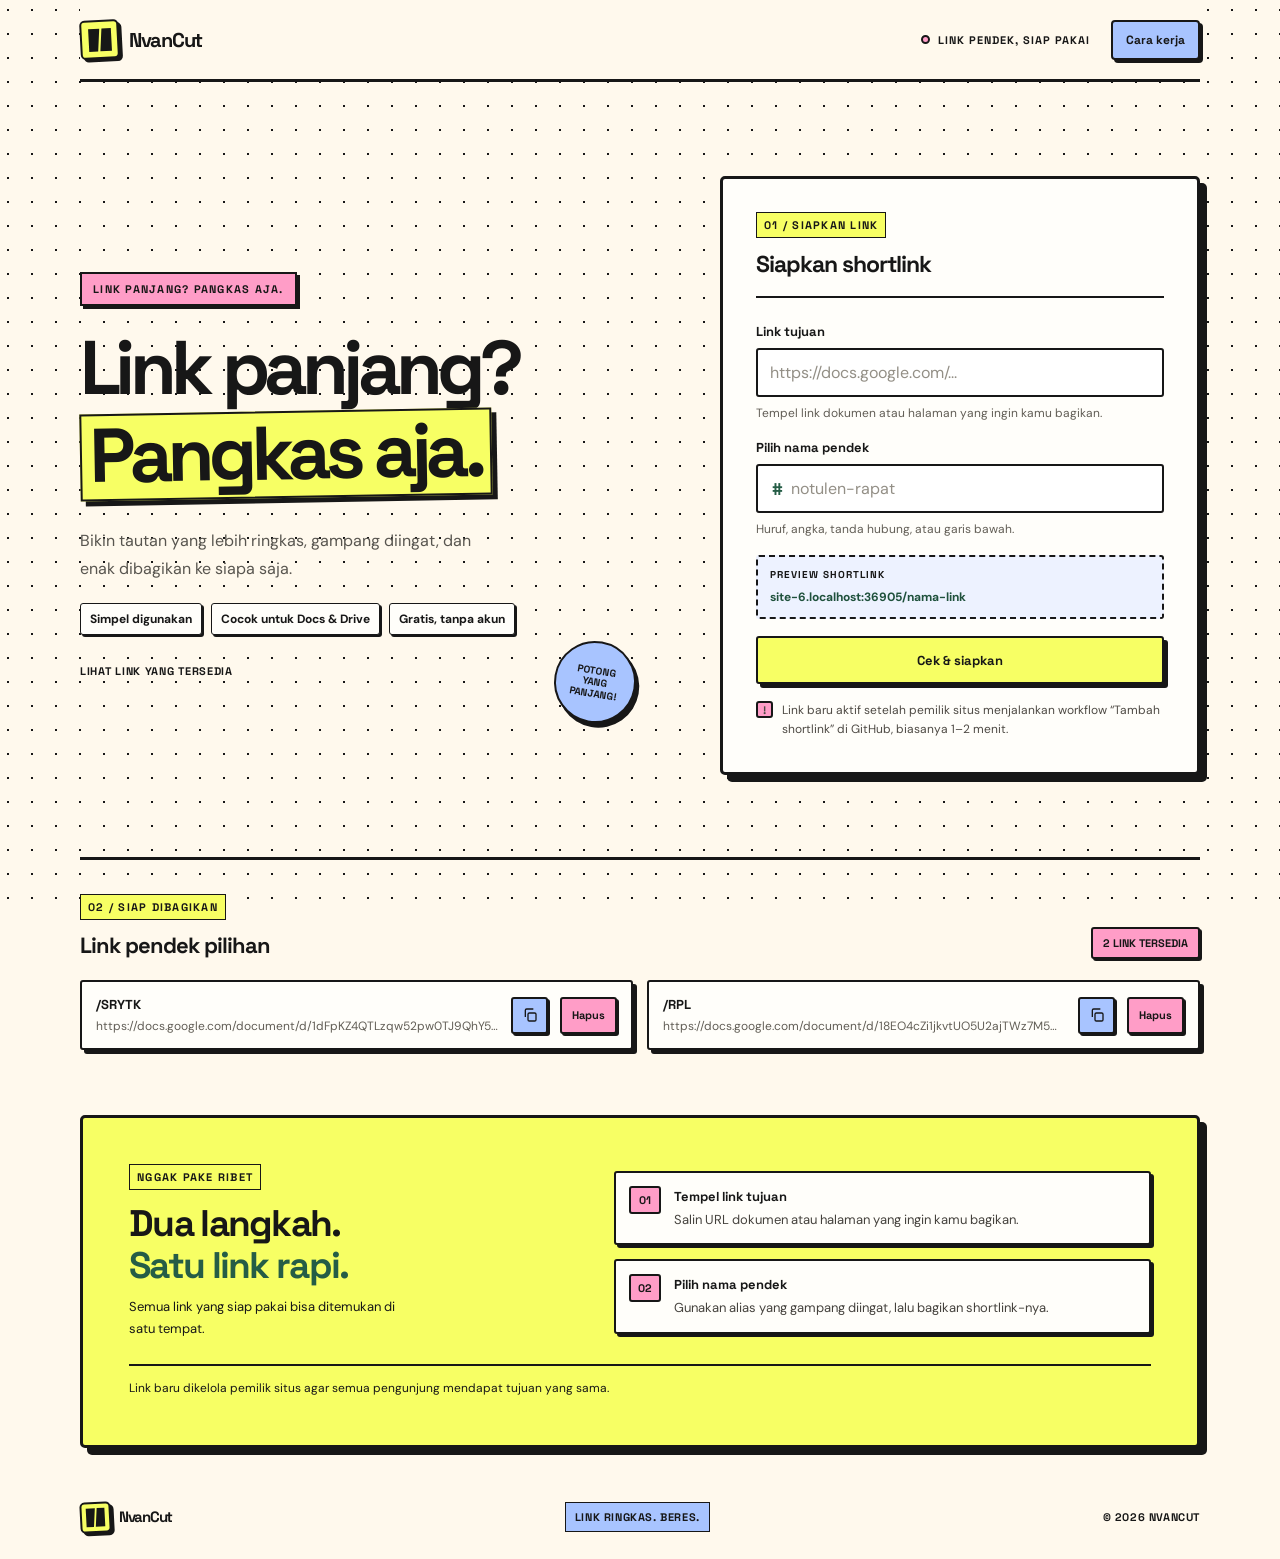
==== commit 26d13731: "Merge pull request #16 from nopanpeno/rename/brand-halaman Ganti nama brand di halaman situs ke Nvan" ====
--- a/index.html
+++ b/index.html
@@ -17,7 +17,7 @@
   <header class="site-header">
     <a class="brand" href="./" aria-label="NvanCut beranda">
       <span class="brand-mark" aria-hidden="true">
-        <svg viewBox="0 0 256 256" aria-hidden="true" focusable="false"><path fill="currentColor" fill-rule="evenodd" d="M24,232 V24 H84 L176,146 V24 H232 V232 H172 L80,110 V232 Z"/></svg>
+        <svg viewBox="0 0 256 256" aria-hidden="true" focusable="false"><path fill="currentColor" fill-rule="evenodd" d="M24,24 H126 L106,232 H24 Z M146,24 H232 V232 H126 Z"/></svg>
       </span>
       <span class="brand-word">NvanCut</span>
     </a>
@@ -103,7 +103,7 @@
   <footer>
     <a class="brand footer-brand" href="./" aria-label="NvanCut beranda">
       <span class="brand-mark" aria-hidden="true">
-        <svg viewBox="0 0 256 256" aria-hidden="true" focusable="false"><path fill="currentColor" fill-rule="evenodd" d="M24,232 V24 H84 L176,146 V24 H232 V232 H172 L80,110 V232 Z"/></svg>
+        <svg viewBox="0 0 256 256" aria-hidden="true" focusable="false"><path fill="currentColor" fill-rule="evenodd" d="M24,24 H126 L106,232 H24 Z M146,24 H232 V232 H126 Z"/></svg>
       </span>
       <span class="brand-word">NvanCut</span>
     </a>
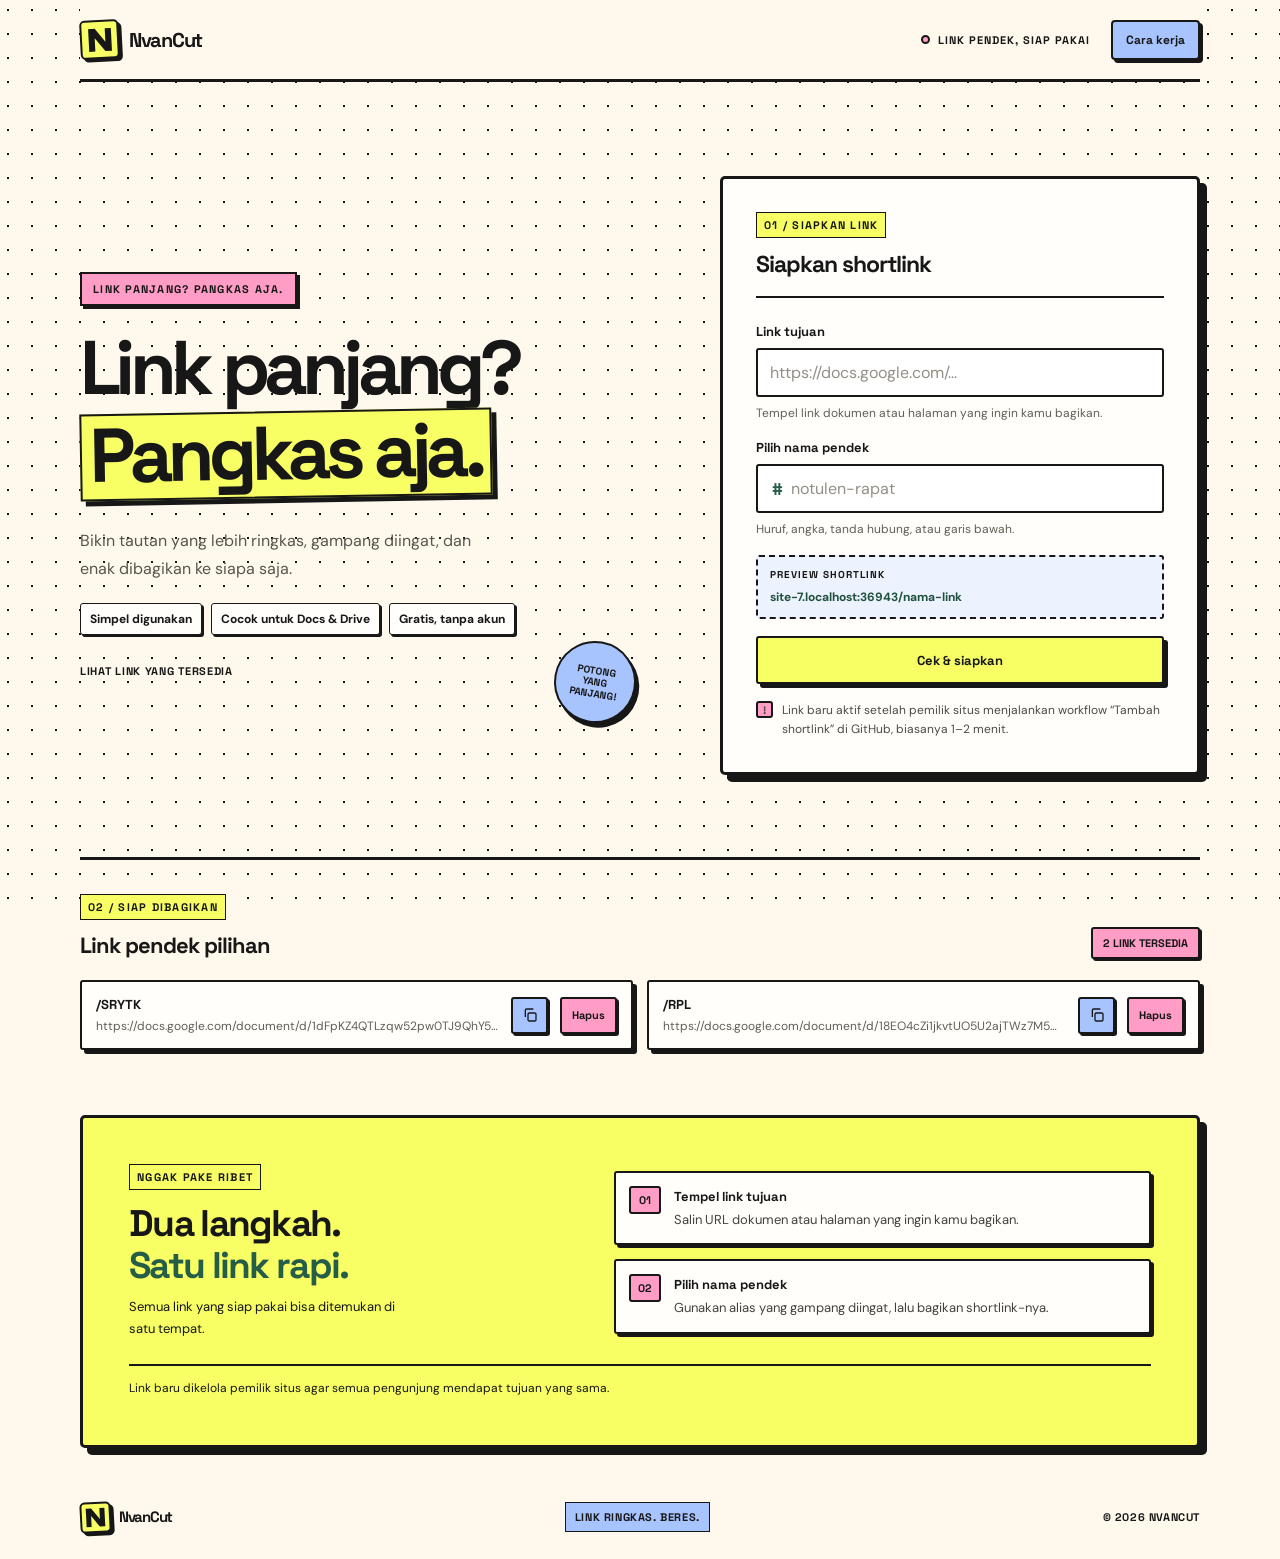
==== commit 94bb06d8: "Merge pull request #19 from nopanpeno/design/logo-nvancut Logo baru: huruf N" ====
--- a/index.html
+++ b/index.html
@@ -17,7 +17,7 @@
   <header class="site-header">
     <a class="brand" href="./" aria-label="NvanCut beranda">
       <span class="brand-mark" aria-hidden="true">
-        <svg viewBox="0 0 256 256" aria-hidden="true" focusable="false"><path fill="currentColor" fill-rule="evenodd" d="M24,24 H126 L106,232 H24 Z M146,24 H232 V232 H126 Z"/></svg>
+        <svg viewBox="0 0 256 256" aria-hidden="true" focusable="false"><path fill="currentColor" fill-rule="evenodd" d="M24,232 V24 H84 L176,146 V24 H232 V232 H172 L80,110 V232 Z"/></svg>
       </span>
       <span class="brand-word">NvanCut</span>
     </a>
@@ -103,7 +103,7 @@
   <footer>
     <a class="brand footer-brand" href="./" aria-label="NvanCut beranda">
       <span class="brand-mark" aria-hidden="true">
-        <svg viewBox="0 0 256 256" aria-hidden="true" focusable="false"><path fill="currentColor" fill-rule="evenodd" d="M24,24 H126 L106,232 H24 Z M146,24 H232 V232 H126 Z"/></svg>
+        <svg viewBox="0 0 256 256" aria-hidden="true" focusable="false"><path fill="currentColor" fill-rule="evenodd" d="M24,232 V24 H84 L176,146 V24 H232 V232 H172 L80,110 V232 Z"/></svg>
       </span>
       <span class="brand-word">NvanCut</span>
     </a>
